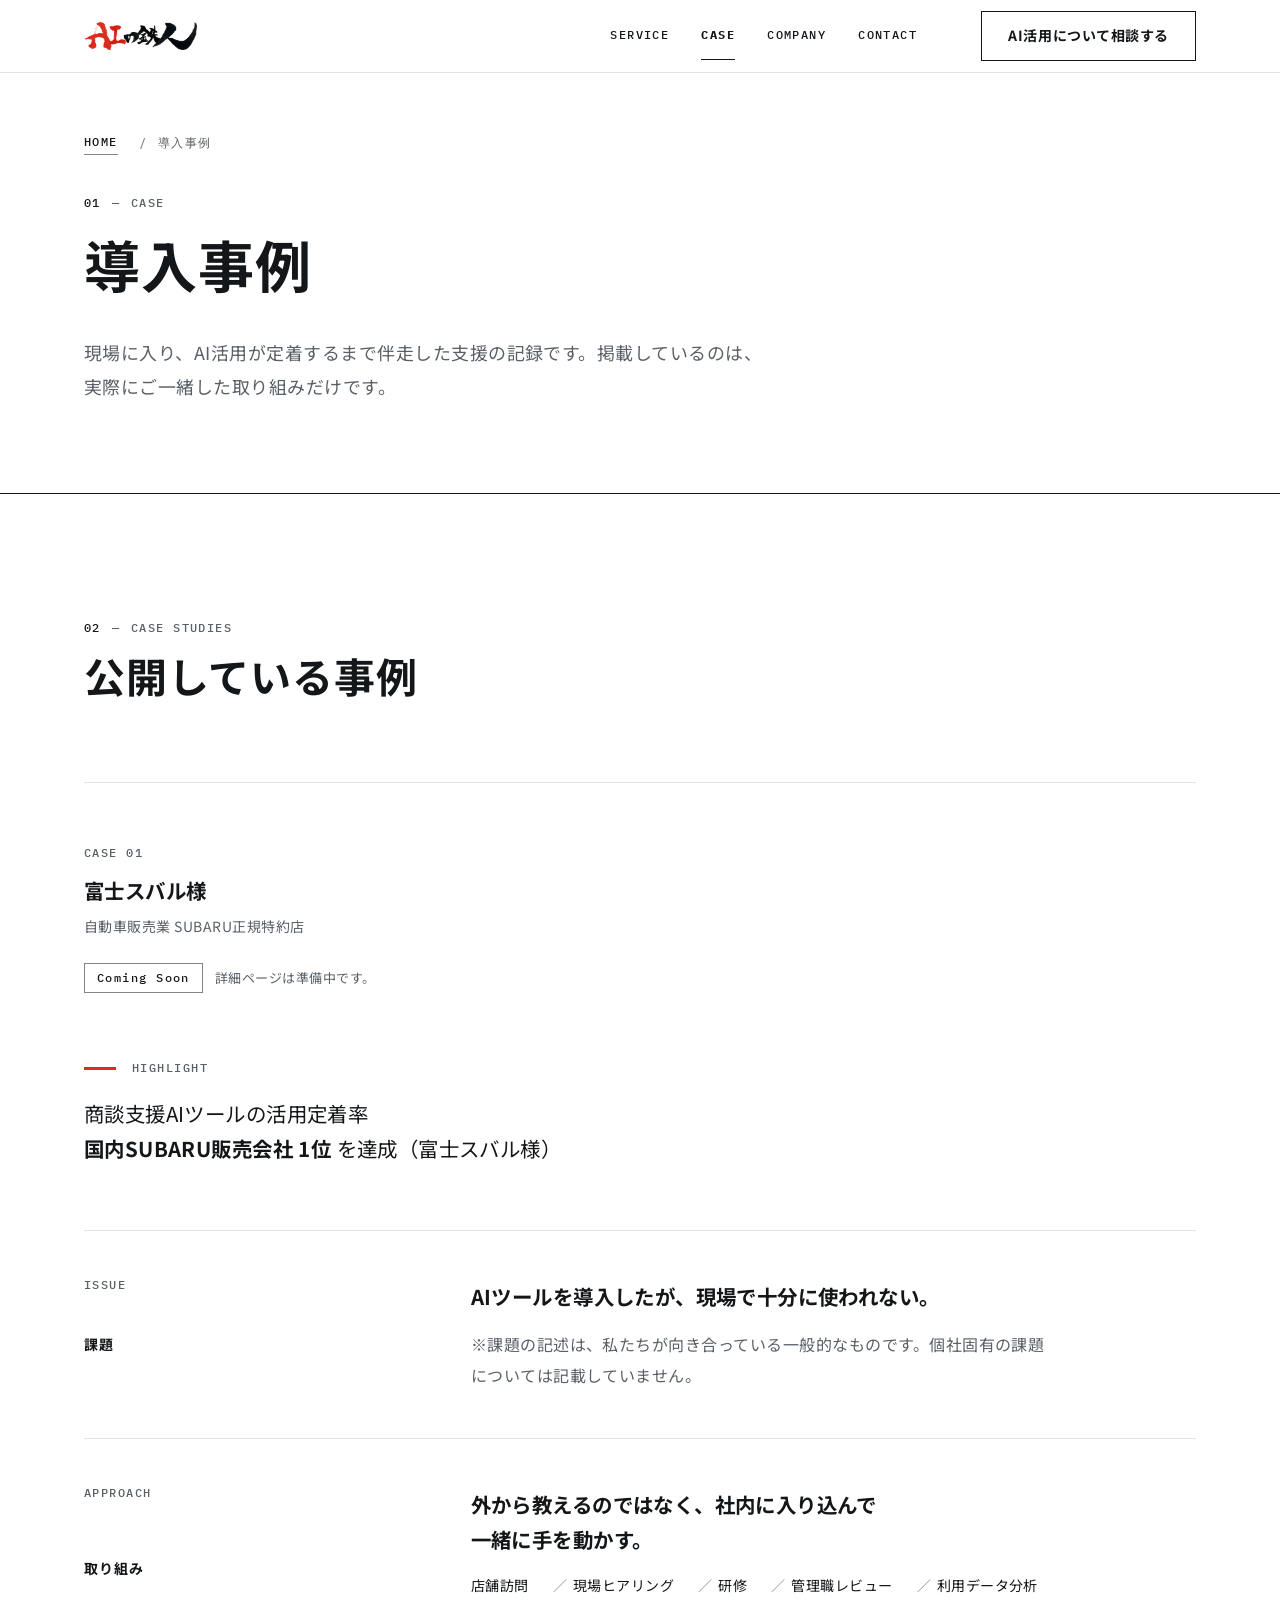
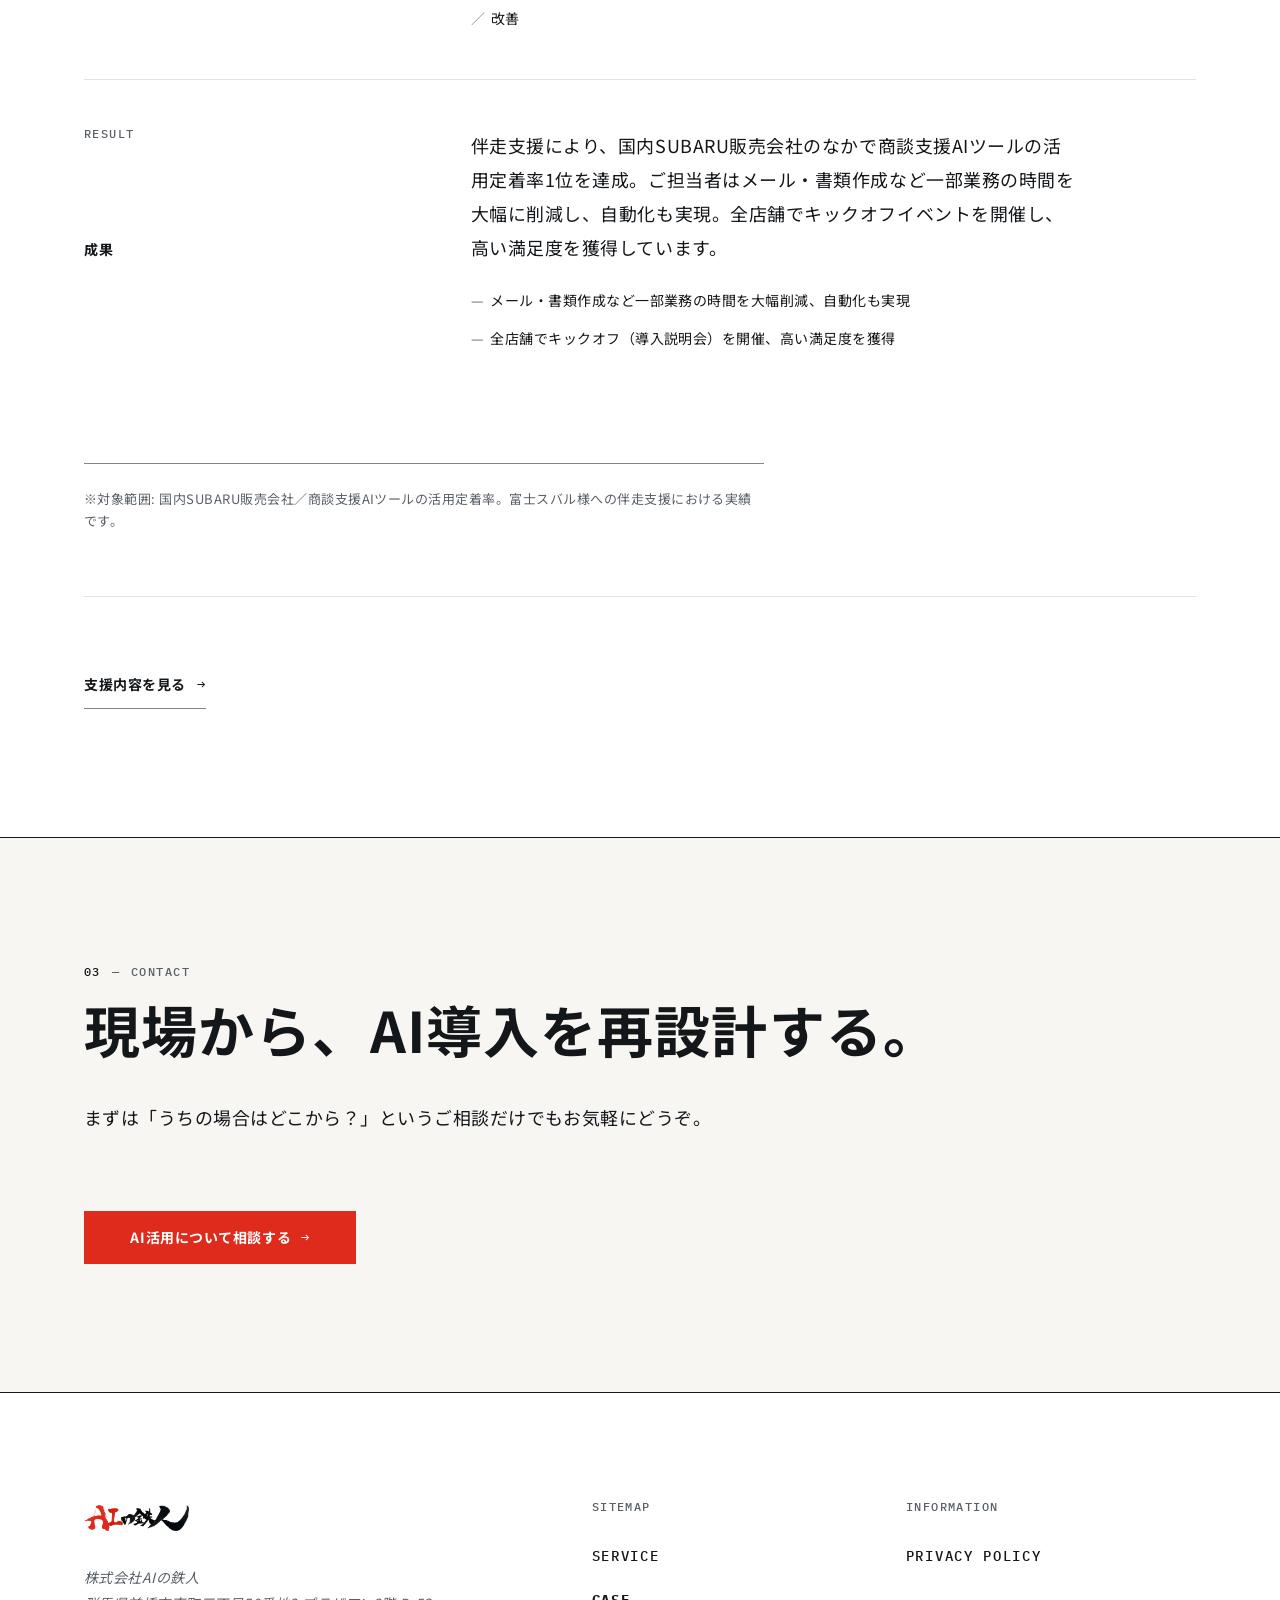
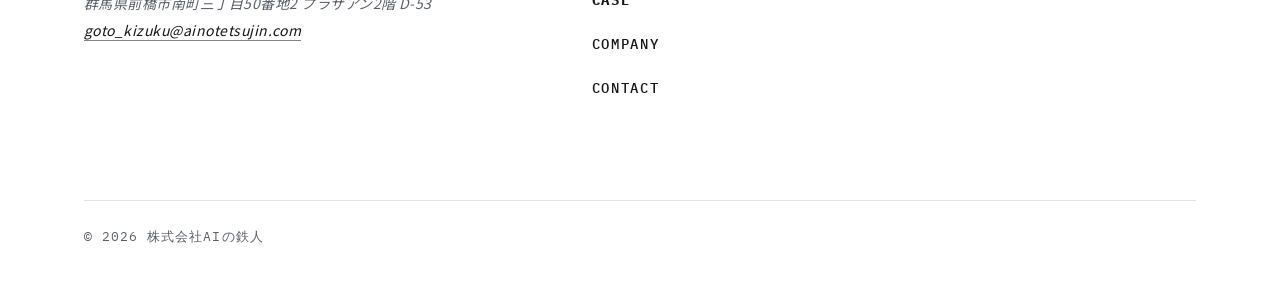
==== case/index.html @ 4243b5ac "feat: 導入事例一覧ページ /case/ を追加する SITE.md §4.3 のとおり、ページ見出し＋リード / 事例リスト / CTA の3セクションで 構成する。掲載する事実は CONTEN" ====
<!doctype html>
<html lang="ja">
  <head>
    <meta charset="utf-8">
    <meta name="viewport" content="width=device-width, initial-scale=1">
    <!--
      meta の方針は SITE.md §3.4 / §4.3。下層ページは `ページ名｜株式会社AIの鉄人` の順。
      description に書ける事実は CONTENT.md の範囲のみ（§1 所在地 / §2.3 Sub / §4.1 確定表現）。
      顧客名（富士スバル様）は掲載許諾が未確認【要確認 T-03】のため、
      「現行サイト以上に社名の露出を増やさない」方針（CONTENT.md §4.4）に従い meta には出さない
      （トップページと同じ扱い）。
      詳細ページが準備中であることを description に書かない（SITE.md §4.3）。
    -->
    <title>導入事例｜株式会社AIの鉄人</title>
    <meta name="description" content="株式会社AIの鉄人（群馬県前橋市）の導入事例です。地方企業の現場に入り込み、AI活用を「定着」まで実装する伴走支援の取り組みと成果を紹介します。自動車販売業（SUBARU正規特約店）では、国内SUBARU販売会社のなかで商談支援AIツールの活用定着率1位を達成しました。">
    <meta property="og:title" content="導入事例｜株式会社AIの鉄人">
    <meta property="og:description" content="株式会社AIの鉄人（群馬県前橋市）の導入事例です。地方企業の現場に入り込み、AI活用を「定着」まで実装する伴走支援の取り組みと成果を紹介します。自動車販売業（SUBARU正規特約店）では、国内SUBARU販売会社のなかで商談支援AIツールの活用定着率1位を達成しました。">
    <meta property="og:type" content="website">
    <meta property="og:url" content="https://www.ainotetsujin.com/case/">
    <!-- TODO(CONTENT T-04): 専用OG画像（1200×630）が未作成のため、暫定でロゴを使用 -->
    <meta property="og:image" content="https://www.ainotetsujin.com/assets/img/logo-circle.png">
    <meta property="og:image:width" content="480">
    <meta property="og:image:height" content="407">
    <meta property="og:image:alt" content="株式会社AIの鉄人 ロゴ">
    <meta property="og:site_name" content="株式会社AIの鉄人">
    <meta property="og:locale" content="ja_JP">
    <meta name="twitter:card" content="summary_large_image">
    <meta name="theme-color" content="#FFFFFF">
    <link rel="canonical" href="https://www.ainotetsujin.com/case/">
    <link rel="icon" href="../assets/img/logo-circle.png" type="image/png">
    <link rel="preconnect" href="https://fonts.googleapis.com">
    <link rel="preconnect" href="https://fonts.gstatic.com" crossorigin>
    <!-- Webフォントの読み込み方針はトップページと同一（DESIGN.md §3.1）。共通パーツのため両ページを同時に更新する -->
    <link href="https://fonts.googleapis.com/css2?family=IBM+Plex+Mono:wght@400;500&family=Noto+Sans+JP:wght@400;700&display=swap" rel="stylesheet" media="print" onload="this.media='all'">
    <noscript><link href="https://fonts.googleapis.com/css2?family=IBM+Plex+Mono:wght@400;500&family=Noto+Sans+JP:wght@400;700&display=swap" rel="stylesheet"></noscript>
    <link rel="stylesheet" href="../assets/css/style.css">
    <!--
      `js` クラスは reveal の初期状態（不可視）を有効にするフラグ。
      main.js の読み込みに失敗した場合はフラグを外し、コンテンツが不可視のまま残らないようにする。
    -->
    <script>document.documentElement.classList.add("js");</script>
    <script src="../assets/js/main.js" defer onerror="document.documentElement.classList.remove('js')"></script>
    <!-- 下層ページの構造化データは BreadcrumbList（SITE.md §3.4 / §5.2） -->
    <script type="application/ld+json">
      {
        "@context": "https://schema.org",
        "@type": "BreadcrumbList",
        "itemListElement": [
          {
            "@type": "ListItem",
            "position": 1,
            "name": "HOME",
            "item": "https://www.ainotetsujin.com/"
          },
          {
            "@type": "ListItem",
            "position": 2,
            "name": "導入事例",
            "item": "https://www.ainotetsujin.com/case/"
          }
        ]
      }
    </script>
  </head>
  <body>
    <a class="skip-link" href="#main">本文へスキップ</a>

    <!-- =====================================================================
         Header（SITE.md §3.1）— トップページと同一の共通パーツ。
         変更するときは全ページへ同時に反映する（CLAUDE.md §3-10）。
         このページは CASE のため、該当項目に aria-current="page" を付けている。
         ===================================================================== -->
    <header class="site-header">
      <div class="container site-header__inner">
        <a class="site-header__logo" href="/" aria-label="株式会社AIの鉄人 トップページ">
          <img src="../assets/img/logo-horizontal.png" alt="株式会社AIの鉄人" width="720" height="179" decoding="async">
        </a>
        <button class="menu-toggle" type="button" aria-label="メニューを開く" aria-controls="primary-nav" aria-expanded="false">
          <span class="menu-toggle__line" aria-hidden="true"></span>
          <span class="menu-toggle__line" aria-hidden="true"></span>
          <span class="menu-toggle__line" aria-hidden="true"></span>
        </button>
        <nav class="site-nav" id="primary-nav" aria-label="グローバルナビゲーション">
          <ul class="site-nav__list">
            <li><a href="/service/">SERVICE</a></li>
            <li><a href="/case/" aria-current="page">CASE</a></li>
            <li><a href="/company/">COMPANY</a></li>
            <li><a href="/contact/">CONTACT</a></li>
          </ul>
          <div class="site-nav__cta">
            <a class="btn btn--secondary" href="/contact/">AI活用について相談する</a>
          </div>
        </nav>
      </div>
    </header>

    <main id="main">

      <!-- ===================================================================
           SITE.md §4.3 — /case/ 導入事例（一覧）
           セクション構成と表示連番:
             01 CASE          = SITE.md §4.3 No.01 ページ見出し＋リード
             02 CASE STUDIES  = SITE.md §4.3 No.02 事例リスト（現時点で1件）
             03 CONTACT       = SITE.md §4.3 No.03 CTA
           事例を追加するときは、02 のリストに項目を足す（表示連番は変わらない）。
           =================================================================== -->

      <!-- ===================================================================
           01 — ページ見出し＋リード
           最上部のセクションのため、上端の全幅罫線は引かない（DESIGN.md §6.1）
           =================================================================== -->
      <section class="section page-head" aria-labelledby="page-title">
        <div class="container">
          <nav class="breadcrumb" aria-label="パンくずリスト">
            <ol class="breadcrumb__list">
              <li class="breadcrumb__item"><a href="/"><span>HOME</span></a></li>
              <li class="breadcrumb__item"><span aria-current="page">導入事例</span></li>
            </ol>
          </nav>

          <p class="label">
            <span class="label__num">01</span>
            <span aria-hidden="true">—</span>
            <span>CASE</span>
          </p>
          <h1 class="page-head__title" id="page-title">導入事例</h1>
          <p class="page-head__lead">
            現場に入り、AI活用が定着するまで伴走した支援の記録です。掲載しているのは、実際にご一緒した取り組みだけです。
          </p>
        </div>
      </section>

      <!-- ===================================================================
           02 — 事例リスト
           現時点で公開できる事例は富士スバル様の1件のみ（CONTENT.md §4.5）。
           件数を水増しする表現・匿名事例での穴埋めを行わない（SITE.md §4.3）。
           詳細ページ /case/fuji-subaru/ は数値【T-13】と掲載許諾【T-03】が確定する
           まで作らない（SITE.md §2.2 / §4.4）。項目をリンクにせず Coming Soon の
           状態表示に留め、公開予定日は書かない（未確定のため）。
           =================================================================== -->
      <section class="section" id="case" aria-labelledby="case-list-title">
        <div class="container">
          <div class="section__head reveal">
            <p class="label">
              <span class="label__num">02</span>
              <span aria-hidden="true">—</span>
              <span>CASE STUDIES</span>
            </p>
            <h2 class="section__title" id="case-list-title">公開している事例</h2>
          </div>

          <!-- PHOTO: 店舗でのキックオフ（導入説明会）の様子（3:2） -->

          <ol class="case-list">
            <li class="case-list__item reveal">
              <div class="case-list__head">
                <p class="mono case-list__index" aria-hidden="true">CASE 01</p>
                <h3 class="case-list__title">富士スバル様</h3>
                <p class="case-list__industry">自動車販売業 SUBARU正規特約店</p>
                <!--
                  リンクにしない（SITE.md §4.3「Coming Soon の扱い」）。
                  詳細ページが公開できるようになったら、この状態表示を外して
                  項目全体を /case/fuji-subaru/ へのリンクにする。
                -->
                <p class="case-list__status">
                  <span class="case-list__status-mark">Coming Soon</span>
                  <span>詳細ページは準備中です。</span>
                </p>
              </div>

              <div class="case-list__body">
                <!--
                  CONTENT.md §4.1 ハイライト表現（確定コピー・強調位置を含む）。
                  ラベルは DESIGN.md §6.3 の Stat / Number Block と同じ組み方にし、
                  アクセント赤は先頭の 32×3px インジケーターだけに使う（.proof__stat-label を再利用）。
                -->
                <p class="proof__stat-label">HIGHLIGHT</p>
                <p class="case-list__highlight"><span class="nobr">商談支援AIツールの</span><span class="nobr">活用定着率</span> <strong><span class="nobr">国内SUBARU販売会社</span> <span class="nobr">1位</span></strong> <span class="nobr">を達成</span><span class="nobr">（富士スバル様）</span></p>

                <div class="case__blocks">
                  <div class="case__block">
                    <h4 class="case__block-label">
                      <span class="case__block-label-en" aria-hidden="true">ISSUE</span>
                      <span class="case__block-label-ja">課題</span>
                    </h4>
                    <div class="case__block-inner">
                      <p class="case__block-title"><span class="nobr">AIツールを導入したが、</span><span class="nobr">現場で十分に使われない。</span></p>
                      <p class="case__block-body">※課題の記述は、私たちが向き合っている一般的なものです。個社固有の課題については記載していません。</p>
                    </div>
                  </div>

                  <div class="case__block">
                    <h4 class="case__block-label">
                      <span class="case__block-label-en" aria-hidden="true">APPROACH</span>
                      <span class="case__block-label-ja">取り組み</span>
                    </h4>
                    <div class="case__block-inner">
                      <p class="case__block-title"><span class="nobr">外から教えるのではなく、</span><span class="nobr">社内に入り込んで</span><span class="nobr">一緒に手を動かす。</span></p>
                      <ul class="case__tags">
                        <li>店舗訪問</li>
                        <li>現場ヒアリング</li>
                        <li>研修</li>
                        <li>管理職レビュー</li>
                        <li>利用データ分析</li>
                        <li>改善</li>
                      </ul>
                    </div>
                  </div>

                  <div class="case__block">
                    <h4 class="case__block-label">
                      <span class="case__block-label-en" aria-hidden="true">RESULT</span>
                      <span class="case__block-label-ja">成果</span>
                    </h4>
                    <div class="case__block-inner">
                      <!-- CONTENT.md §4.1 成果（確定コピー・一字一句） -->
                      <p class="case__block-result">伴走支援により、国内SUBARU販売会社のなかで商談支援AIツールの活用定着率1位を達成。ご担当者はメール・書類作成など一部業務の時間を大幅に削減し、自動化も実現。全店舗でキックオフイベントを開催し、高い満足度を獲得しています。</p>
                      <!-- CONTENT.md §4.1 事実カード（確定コピー） -->
                      <ul class="case__facts">
                        <li>メール・書類作成など一部業務の時間を大幅削減、自動化も実現</li>
                        <li>全店舗でキックオフ（導入説明会）を開催、高い満足度を獲得</li>
                      </ul>
                    </div>
                  </div>
                </div>

                <!-- 対象範囲の注釈は必ず併記する（CONTENT.md §4.2 / DESIGN.md §6.3） -->
                <p class="note case-list__note">
                  ※対象範囲: 国内SUBARU販売会社／商談支援AIツールの活用定着率。富士スバル様への伴走支援における実績です。
                </p>
              </div>
            </li>
          </ol>

          <!-- SITE.md §5.2 の導線ルール: /case/ → /service/「支援内容を見る」。副CTAは1セクションに1つ -->
          <div class="list-section__foot reveal">
            <a class="tlink" href="/service/">支援内容を見る<span class="tlink__arrow" aria-hidden="true">→</span></a>
          </div>
        </div>
      </section>

      <!-- ===================================================================
           03 — CTA（SITE.md §4.3 No.03 / §3.3 主CTA）
           見出しは CONTENT.md §2.3 の別案（ブランドコピー）、リードは §6.2 の確定コピー
           =================================================================== -->
      <section class="section section--subtle" id="contact" aria-labelledby="cta-title">
        <div class="container">
          <div class="section__head reveal">
            <p class="label">
              <span class="label__num">03</span>
              <span aria-hidden="true">—</span>
              <span>CONTACT</span>
            </p>
            <h2 class="cta__title" id="cta-title"><span class="nobr">現場から、</span><span class="nobr">AI導入を</span><span class="nobr">再設計する。</span></h2>
            <p class="cta__lead">まずは「うちの場合はどこから？」というご相談だけでもお気軽にどうぞ。</p>
          </div>
          <div class="cta__actions reveal">
            <a class="btn btn--primary" href="/contact/">AI活用について相談する<span class="btn__arrow" aria-hidden="true">→</span></a>
          </div>
        </div>
      </section>

    </main>

    <!-- =====================================================================
         Footer（SITE.md §3.2）— トップページと同一の共通パーツ。
         変更するときは全ページへ同時に反映する（CLAUDE.md §3-10）
         ===================================================================== -->
    <footer class="site-footer">
      <div class="container">
        <div class="site-footer__grid">
          <div>
            <a class="site-footer__logo" href="/" aria-label="株式会社AIの鉄人 トップページ">
              <img src="../assets/img/logo-horizontal.png" alt="株式会社AIの鉄人" width="720" height="179" loading="lazy" decoding="async">
            </a>
            <address class="site-footer__company">
              株式会社AIの鉄人<br>
              群馬県前橋市南町三丁目50番地2 プラザアン2階 D-53<br>
              <a href="mailto:goto_kizuku@ainotetsujin.com">goto_kizuku@ainotetsujin.com</a>
            </address>
          </div>
          <nav class="site-footer__nav" aria-label="フッターナビゲーション">
            <p class="site-footer__heading">SITEMAP</p>
            <ul>
              <li><a href="/service/">SERVICE</a></li>
              <li><a href="/case/" aria-current="page">CASE</a></li>
              <li><a href="/company/">COMPANY</a></li>
              <li><a href="/contact/">CONTACT</a></li>
            </ul>
          </nav>
          <div class="site-footer__util">
            <p class="site-footer__heading">INFORMATION</p>
            <ul>
              <li><a href="/privacy/">PRIVACY POLICY</a></li>
            </ul>
          </div>
        </div>
        <div class="site-footer__bottom">
          <p class="site-footer__copyright">© 2026 株式会社AIの鉄人</p>
        </div>
      </div>
    </footer>
  </body>
</html>
---- assets/css/style.css ----
@charset "UTF-8";

/* ==========================================================================
   株式会社AIの鉄人 — コーポレートサイト
   Direction A : Editorial（Takram寄り／Phase 3 で採用決定）
   DESIGN.md v2（Phase 4 で確定）に準拠。
   構成:
     1. Tokens
     2. Base
     3. Layout
     4. Typography primitives
     5. Components（button / text link / index list）
     6. Header / Nav
     7. Sections（トップページ 01-07）
     8. 下層ページ（パンくず / ページ見出し / 事例一覧）
     9. Footer
    10. Motion / Reduced motion
    11. Print
   ========================================================================== */

/* ==========================================================================
   1. Tokens
   ========================================================================== */

:root {
  /* --- Base surface --- */
  --bg:            #FFFFFF;
  --bg-subtle:     #F7F6F3;
  --bg-invert:     #14171A;

  /* --- Ink --- */
  --ink:           #14171A;
  --ink-muted:     #5A6068;
  --ink-invert:    #FFFFFF;

  /* --- Line --- */
  --line:          #E3E3E0;
  --line-ui:       #7F858B;
  --line-strong:   #14171A;

  /* --- Accent（ロゴ由来の赤。1色のみ） --- */
  --accent:        #DE2B1C;
  --accent-dark:   #B72217;

  /* --- Focus --- */
  --focus:         #14171A;

  /* --- Font --- */
  --font-sans: "Noto Sans JP", system-ui, sans-serif;
  --font-mono: "IBM Plex Mono", ui-monospace, "SF Mono", Menlo, monospace;

  /* --- Type scale（DESIGN.md §3.3。Direction A で display / h2 を調整） --- */
  /*
   * --fs-display の上下限は、Hero H1 と Mission の確定コピー（指定改行位置）が
   * 検証幅すべてで破綻しないように決めた実測値。
   *   下限 28px : 375px 幅で「AI活用のスタンダードを」が1行に収まる最大サイズ
   *   上限 70px : 1240px コンテナ（内寸1112px）で
   *               「AI活用のスタンダードをつくる。」が1行に収まる最大サイズ
   */
  --fs-display: clamp(1.75rem, 5.6vw, 4.375rem);
  --fs-num:     clamp(3.5rem, 9vw, 8rem);
  --fs-h1:      clamp(2rem, 4.4vw, 3.5rem);
  --fs-h2:      clamp(1.75rem, 3.2vw, 2.75rem);
  --fs-h3:      clamp(1.125rem, 1.6vw, 1.375rem);
  --fs-lead:    clamp(1rem, 1.4vw, 1.125rem);
  --fs-body:    1rem;
  --fs-small:   0.875rem;
  --fs-caption: 0.8125rem;
  --fs-label:   0.75rem;

  /* --- Spacing（DESIGN.md §4.2） --- */
  --space-1:  4px;
  --space-2:  8px;
  --space-3:  12px;
  --space-4:  16px;
  --space-5:  24px;
  --space-6:  32px;
  --space-7:  48px;
  --space-8:  64px;
  --space-9:  96px;
  --space-10: 128px;
  --space-11: 160px;

  /* --- Layout --- */
  --container:      1240px;
  --container-text: 680px;
  --gutter:         20px;   /* SP。md 以上で上書き */
  --grid-gap:       24px;
  --section-pad:    clamp(80px, 10vw, 160px);
  --header-h:       64px;

  /* --- Shape --- */
  --radius: 0;

  /* --- Motion --- */
  --ease:     cubic-bezier(0.2, 0, 0, 1);
  --duration: 0.5s;
}

@media (min-width: 768px) {
  :root {
    --gutter:   40px;
    --header-h: 72px;
  }
}

@media (min-width: 1024px) {
  :root {
    --gutter: 64px;
  }
}

/* ==========================================================================
   2. Base
   ========================================================================== */

*,
*::before,
*::after {
  box-sizing: border-box;
}

html {
  -webkit-text-size-adjust: 100%;
  scroll-behavior: smooth;
}

/*
 * アンカー着地時の余白（DESIGN.md §8.2）。
 * ヘッダーは static で確定したため、96px ではなく 32px（--space-6）で足りる。
 * 旧サイトのページ内アンカー（#service / #case / #company / #contact）が
 * 外部から参照されている可能性があるため維持する（SITE.md §3.5）。
 */
.section[id],
#main {
  scroll-margin-block-start: var(--space-6);
}

body {
  margin: 0;
  background: var(--bg);
  color: var(--ink);
  font-family: var(--font-sans);
  font-size: var(--fs-body);
  font-weight: 400;
  line-height: 1.9;
  letter-spacing: 0.03em;
  overflow-x: hidden;
  text-rendering: optimizeLegibility;
  -webkit-font-smoothing: antialiased;
}

h1, h2, h3, h4, p, figure, blockquote, dl, dd {
  margin: 0;
}

ul, ol {
  margin: 0;
  padding: 0;
  list-style: none;
}

img {
  display: block;
  max-width: 100%;
  height: auto;
}

a {
  color: inherit;
  text-decoration: none;
}

button {
  font: inherit;
  color: inherit;
  background: none;
  border: 0;
  padding: 0;
  cursor: pointer;
}

strong {
  font-weight: 700;
}

/* --- Focus（DESIGN.md §10.2） --- */
:focus-visible {
  outline: 2px solid var(--focus);
  outline-offset: 2px;
}

/* --- Skip link --- */
.skip-link {
  position: absolute;
  top: 0;
  left: 0;
  z-index: 100;
  padding: 12px 20px;
  background: var(--ink);
  color: var(--ink-invert);
  font-size: var(--fs-small);
  font-weight: 700;
  transform: translateY(-120%);
}

.skip-link:focus {
  transform: translateY(0);
}

/* ==========================================================================
   3. Layout
   ========================================================================== */

.container {
  width: 100%;
  max-width: var(--container);
  margin-inline: auto;
  padding-inline: var(--gutter);
}

.section {
  padding-block: var(--section-pad);
  border-top: 1px solid var(--line-strong); /* 全幅の構造罫線（DESIGN.md §6.1 [暫定] を「引く」で確定） */
}

.section--subtle {
  background: var(--bg-subtle);
}

.section__head {
  margin-bottom: clamp(48px, 6vw, 88px);
}

.section__title {
  max-width: 20em;
  font-size: var(--fs-h2);
  font-weight: 700;
  line-height: 1.45;
  letter-spacing: 0.02em;
}

/* Editorial offset: 大きい画面でのみ本文ブロックを右へ寄せる */
@media (min-width: 1024px) {
  .offset-2 { margin-left: calc((100% - (11 * var(--grid-gap))) / 12 * 2 + var(--grid-gap) * 2); }
  .offset-4 { margin-left: calc((100% - (11 * var(--grid-gap))) / 12 * 4 + var(--grid-gap) * 4); }
}

/* ==========================================================================
   4. Typography primitives
   ========================================================================== */

.label {
  display: flex;
  align-items: baseline;
  gap: 0.9em;
  margin-bottom: var(--space-3); /* 見出しとの距離を本文行間より詰める（DESIGN.md §3.3 [確定]） */
  font-family: var(--font-mono);
  font-size: var(--fs-label);
  font-weight: 500;
  line-height: 1;
  letter-spacing: 0.12em;
  color: var(--ink-muted);
  text-transform: uppercase;
}

.label__num {
  color: var(--ink);
}

.note {
  max-width: var(--container-text);
  font-size: var(--fs-caption);
  line-height: 1.7;
  color: var(--ink-muted);
}

.mono {
  font-family: var(--font-mono);
  font-size: var(--fs-label);
  font-weight: 500;
  letter-spacing: 0.12em;
  color: var(--ink-muted);
  text-transform: uppercase;
}

/*
 * 改行制御（DESIGN.md §3.4 / §3.2「見出しは word-break と幅制御を優先する」）。
 * 日本語は任意の文字間で折り返せてしまうため、見出しでは意味の切れ目を .nobr で
 * まとめ、そこ以外では折り返さないようにする。<br> を増やさずに行末の孤立文字
 * （「社へ。」だけが次行に落ちる等）を防ぐのが目的で、文言は一切変えない。
 * 幅が足りないときは .nobr の境界で折り返す。
 */
.nobr {
  white-space: nowrap;
}

/* ==========================================================================
   5. Components
   ========================================================================== */

/* --- Button（DESIGN.md §6.2） --- */
.btn {
  display: inline-flex;
  align-items: center;
  justify-content: center;
  gap: 0.7em;
  min-height: 48px;
  padding: 16px 28px;
  border: 1px solid transparent;
  border-radius: var(--radius);
  font-size: var(--fs-small);
  font-weight: 700;
  line-height: 1.4;
  letter-spacing: 0.04em;
  text-align: center;
  transition: background-color 0.2s var(--ease), color 0.2s var(--ease),
              border-color 0.2s var(--ease);
}

.btn--primary {
  background: var(--accent);
  color: var(--ink-invert);
}

.btn--primary:hover {
  background: var(--accent-dark);
}

.btn--secondary {
  border-color: var(--line-strong);
  color: var(--ink);
}

.btn--secondary:hover {
  background: var(--ink);
  color: var(--ink-invert);
}

.btn__arrow {
  font-family: var(--font-mono);
  font-weight: 400;
}

/* --- Text link（副CTA） --- */
.tlink {
  display: inline-flex;
  align-items: center;
  gap: 0.8em;
  min-height: 44px;
  padding-block: 10px;
  border-bottom: 1px solid var(--line-ui);
  font-size: var(--fs-small);
  font-weight: 700;
  letter-spacing: 0.04em;
  transition: border-color 0.2s var(--ease), color 0.2s var(--ease);
}

.tlink:hover {
  border-color: var(--ink);
  color: var(--accent-dark);
}

.tlink__arrow {
  font-family: var(--font-mono);
  font-weight: 400;
}

/* --- Index list（DESIGN.md §6.4 / カードにしない） --- */
.idx {
  border-bottom: 1px solid var(--line);
}

.idx__item {
  display: grid;
  gap: var(--space-2);
  padding-block: var(--space-6);
  border-top: 1px solid var(--line);
}

.idx__num {
  font-family: var(--font-mono);
  font-size: var(--fs-label);
  font-weight: 500;
  line-height: 1;
  letter-spacing: 0.12em;
  color: var(--ink-muted);
}

.idx__title {
  font-size: var(--fs-h3);
  font-weight: 700;
  line-height: 1.5;
  letter-spacing: 0.02em;
}

.idx__desc {
  max-width: var(--container-text);
  font-size: var(--fs-body);
  line-height: 1.9;
  color: var(--ink-muted);
}

@media (min-width: 768px) {
  .idx__item {
    grid-template-columns: 4.5rem minmax(9rem, 15rem) minmax(0, 1fr);
    column-gap: var(--space-6);
    row-gap: var(--space-2);
    align-items: start;
    padding-block: var(--space-7);
  }

  .idx__num {
    padding-top: 0.55em;
  }

  .idx__desc {
    max-width: 34em;
  }
}

/* ==========================================================================
   6. Header / Nav
   ========================================================================== */

.site-header {
  border-bottom: 1px solid var(--line);
  background: var(--bg);
}

.site-header__inner {
  display: flex;
  flex-wrap: wrap;
  align-items: center;
  justify-content: space-between;
  gap: var(--space-5);
  min-height: var(--header-h);
}

.site-header__logo {
  display: inline-flex;
  align-items: center;
  min-height: 44px;
}

.site-header__logo img {
  width: auto;
  height: 24px;
}

.menu-toggle {
  display: inline-flex;
  flex-direction: column;
  justify-content: center;
  gap: 6px;
  width: 44px;
  height: 44px;
  margin-right: -10px;
  padding-inline: 10px;
}

.menu-toggle__line {
  display: block;
  width: 24px;
  height: 1px;
  background: var(--ink);
  transition: transform 0.2s var(--ease), opacity 0.2s var(--ease);
}

.site-header.is-open .menu-toggle__line:nth-child(1) {
  transform: translateY(7px) rotate(45deg);
}

.site-header.is-open .menu-toggle__line:nth-child(2) {
  opacity: 0;
}

.site-header.is-open .menu-toggle__line:nth-child(3) {
  transform: translateY(-7px) rotate(-45deg);
}

.site-nav {
  display: none;
}

.site-header.is-open .site-nav {
  display: block;
  flex: 1 0 100%; /* SPではロゴ行の下に全幅で開く */
  padding-block: var(--space-5) var(--space-7);
  border-top: 1px solid var(--line);
}

.site-nav__list {
  display: flex;
  flex-direction: column;
}

.site-nav__list a {
  display: block;
  padding-block: var(--space-4);
  border-bottom: 1px solid var(--line);
  font-family: var(--font-mono);
  font-size: var(--fs-small);
  font-weight: 500;
  letter-spacing: 0.12em;
}

.site-nav__cta {
  margin-top: var(--space-6);
}

.site-nav__cta .btn {
  width: 100%;
}

/*
 * 横並びナビへの切り替えは lg（1024px）から。
 * 769px から横並びにすると、ロゴ + ナビ4項目 + CTA が 689px の内寸に収まりきらず
 * 窮屈になっていた（769px 実測で余白 20px 強）。DESIGN.md §9.1 [確定] の
 * ブレークポイント4点（480 / 768 / 1024 / 1440）以外を増やさない原則にも合わせ、
 * 769px のクエリを廃止して 1024px に統合した。
 * DESIGN.md §6.7 の「≤768px はハンバーガー」は満たしたうえで、
 * 適用範囲を ≤1023px まで広げている（上位互換）。
 */
@media (min-width: 1024px) {
  .site-header__inner {
    gap: var(--space-6);
  }

  .site-header__logo img {
    height: 28px;
  }

  .menu-toggle {
    display: none;
  }

  .site-nav,
  .site-header.is-open .site-nav {
    display: flex;
    flex: 0 0 auto;
    align-items: center;
    gap: var(--space-8);
    padding: 0;
    border: 0;
  }

  .site-nav__list {
    flex-direction: row;
    gap: var(--space-6);
  }

  .site-nav__list a {
    padding-block: 12px;
    border-bottom: 1px solid transparent;
    font-size: var(--fs-label);
    transition: border-color 0.2s var(--ease);
  }

  .site-nav__list a:hover {
    border-bottom-color: var(--ink);
  }

  .site-nav__cta {
    margin-top: 0;
  }

  .site-nav__cta .btn {
    width: auto;
    min-height: 44px;
    padding: 14px 26px;
    font-size: var(--fs-small);
  }
}

/* ==========================================================================
   7. Sections
   ========================================================================== */

/* --- 01 Hero ------------------------------------------------------------ */

.hero {
  padding-block: clamp(72px, 11vw, 168px) clamp(56px, 7vw, 96px);
  border-top: 0;
}

.hero__title {
  margin-top: var(--space-4);
  font-size: var(--fs-display);
  font-weight: 700;
  line-height: 1.28;
  letter-spacing: 0.01em;
}

.hero__title > span {
  display: block;
}

.hero__sub {
  margin-top: clamp(40px, 6vw, 96px);
  font-size: var(--fs-h3);
  font-weight: 400;
  line-height: 1.9;
  letter-spacing: 0.04em;
  color: var(--ink-muted);
}

.hero__sub > span {
  display: block;
}

.hero__actions {
  display: flex;
  flex-wrap: wrap;
  gap: var(--space-4);
  margin-top: clamp(40px, 5vw, 72px);
}

.hero__actions .btn {
  flex: 1 1 100%;
}

.hero__meta {
  margin-top: clamp(72px, 9vw, 144px);
  padding-block: var(--space-5) 0;
  border-top: 1px solid var(--line);
}

.hero__meta-row {
  display: grid;
  gap: var(--space-1);
  padding-block: var(--space-4);
}

.hero__meta-row dt {
  font-family: var(--font-mono);
  font-size: var(--fs-label);
  font-weight: 500;
  letter-spacing: 0.12em;
  color: var(--ink-muted);
}

.hero__meta-row dd {
  font-size: var(--fs-small);
  line-height: 1.8;
}

@media (min-width: 481px) {
  .hero__actions .btn {
    flex: 0 0 auto;
    min-width: 15rem;
  }
}

@media (min-width: 768px) {
  .hero__meta-row {
    grid-template-columns: 8rem minmax(0, 1fr);
    align-items: baseline;
    column-gap: var(--space-6);
  }
}

@media (min-width: 1024px) {
  .hero__sub {
    max-width: 30em;
  }
}

/* --- 02 Proof ----------------------------------------------------------- */

.proof__stat-label {
  display: flex;
  align-items: center;
  gap: var(--space-4);
  font-family: var(--font-mono);
  font-size: var(--fs-label);
  font-weight: 500;
  letter-spacing: 0.12em;
  color: var(--ink-muted);
}

/* アクセント赤は極小面積のインジケーターのみ（DESIGN.md §2.4） */
.proof__stat-label::before {
  content: "";
  display: block;
  flex: none;
  width: 32px;
  height: 3px;
  background: var(--accent);
}

.proof__num {
  margin-top: var(--space-4);
  font-size: var(--fs-num);
  font-weight: 700;
  line-height: 1;
  letter-spacing: 0;
}

.proof__desc {
  max-width: 24em;
  margin-top: var(--space-6);
  font-size: var(--fs-h3);
  font-weight: 700;
  line-height: 1.6;
  letter-spacing: 0.02em;
}

.proof__desc > span {
  display: block;
}

/* 対象範囲の注釈。数値ブロックからやや離し、右へオフセットして置く */
.proof__note {
  max-width: 34em;
  margin-top: clamp(40px, 5vw, 64px);
  padding-top: var(--space-5);
  border-top: 1px solid var(--line-ui);
}

@media (min-width: 1024px) {
  .proof__num {
    letter-spacing: -0.01em;
  }
}

/* --- 03 Case Study ------------------------------------------------------ */

.case__blocks {
  border-bottom: 1px solid var(--line);
}

.case__block {
  padding-block: var(--space-7);
  border-top: 1px solid var(--line);
}

.case__block-label {
  display: grid;
  gap: var(--space-2);
  margin-bottom: var(--space-4);
  font-weight: 400;
}

.case__block-label-en {
  font-family: var(--font-mono);
  font-size: var(--fs-label);
  font-weight: 500;
  line-height: 1;
  letter-spacing: 0.12em;
  color: var(--ink-muted);
}

.case__block-label-ja {
  font-size: var(--fs-small);
  font-weight: 700;
  line-height: 1.4;
  letter-spacing: 0.06em;
}

.case__block-title {
  max-width: 24em;
  font-size: var(--fs-h3);
  font-weight: 700;
  line-height: 1.7;
  letter-spacing: 0.02em;
}

/* 確定コピー（CONTENT.md §4.1 成果）は本文として組む。全角34字相当（§3.2） */
.case__block-result {
  max-width: 34em;
  font-size: var(--fs-lead);
  line-height: 1.9;
  letter-spacing: 0.03em;
}

.case__block-body {
  max-width: 36em;
  margin-top: var(--space-4);
  font-size: var(--fs-body);
  line-height: 1.9;
  color: var(--ink-muted);
}

.case__tags {
  display: flex;
  flex-wrap: wrap;
  gap: var(--space-2) var(--space-5);
  margin-top: var(--space-4);
  max-width: 40em;
}

.case__tags li {
  font-size: var(--fs-small);
  line-height: 1.8;
}

.case__tags li + li::before {
  content: "／";
  margin-right: 0.4em;
  color: var(--line-ui);
}

.case__facts {
  margin-top: var(--space-5);
}

.case__facts li {
  position: relative;
  max-width: 34em;
  padding-left: 1.4em;
  font-size: var(--fs-small);
  line-height: 1.8;
}

.case__facts li + li {
  margin-top: var(--space-3);
}

.case__facts li::before {
  content: "—";
  position: absolute;
  left: 0;
  color: var(--ink-muted);
}

.case__foot {
  margin-top: clamp(40px, 5vw, 64px);
}

.case__status {
  margin-bottom: var(--space-5);
}

@media (min-width: 1024px) {
  .case__block {
    display: grid;
    grid-template-columns: minmax(0, 4fr) minmax(0, 8fr);
    column-gap: var(--grid-gap);
  }

  .case__block-label {
    margin-bottom: 0;
  }

  .case__block-inner {
    grid-column: 2;
  }
}

/* --- 04 / 05 List sections ---------------------------------------------- */

.list-section__foot {
  margin-top: clamp(40px, 5vw, 64px);
}

/* --- 06 Company / Philosophy -------------------------------------------- */

.mission__caption {
  margin-top: var(--space-5);
}

.mission__title {
  font-size: var(--fs-display);
  font-weight: 700;
  line-height: 1.32;
  letter-spacing: 0.01em;
}

.mission__title > span {
  display: block;
}

.vision {
  padding-top: clamp(40px, 5vw, 72px);
  border-top: 1px solid var(--line);
}

.vision__title {
  margin-top: var(--space-3);
  font-size: var(--fs-h1);
  font-weight: 700;
  line-height: 1.4;
  letter-spacing: 0.02em;
}

.philosophy {
  margin-top: clamp(56px, 7vw, 104px);
}

.philosophy__body {
  max-width: var(--container-text);
  margin-top: var(--space-4);
  font-size: var(--fs-body);
  line-height: 1.95;
}

/* --- 07 CTA ------------------------------------------------------------- */

.cta__title {
  max-width: 18em;
  font-size: var(--fs-h1);
  font-weight: 700;
  line-height: 1.4;
  letter-spacing: 0.02em;
}

.cta__lead {
  max-width: var(--container-text);
  margin-top: var(--space-6);
  font-size: var(--fs-lead);
  line-height: 1.9;
}

.cta__actions {
  display: flex;
  flex-wrap: wrap;
  gap: var(--space-4);
  margin-top: clamp(40px, 5vw, 64px);
}

.cta__actions .btn {
  flex: 1 1 100%;
}

@media (min-width: 481px) {
  .cta__actions .btn {
    flex: 0 0 auto;
    min-width: 17rem;
  }
}

/* ==========================================================================
   8. 下層ページ（Phase 5 以降）
   トップページに存在しないクラスだけで構成し、既存の見た目に影響を与えない。
   使う値は DESIGN.md v2 のトークンか、§7 のトップページ実装で既に使っている実値
   （clamp(40px, 5vw, 64px) 等）に限る。新しい数値を持ち込まない。
   ========================================================================== */

/* --- 現在地表示（グローバルナビ / フッターナビ） ------------------------- */
/*
 * 色だけで現在地を示さない（DESIGN.md §10.4）。ウェイトの変化を主の手がかりにし、
 * 横並びナビでは下線を併用する。プログラム的な伝達は aria-current="page"。
 */
.site-nav__list a[aria-current="page"],
.site-footer__nav a[aria-current="page"] {
  font-weight: 700;
}

@media (min-width: 1024px) {
  .site-nav__list a[aria-current="page"] {
    border-bottom-color: var(--ink);
  }
}

/* --- Breadcrumb（SITE.md §5.2） ----------------------------------------- */

.breadcrumb {
  margin-bottom: var(--space-6);
}

.breadcrumb__list {
  display: flex;
  flex-wrap: wrap;
  align-items: center;
  gap: 0 0.9em;
  font-family: var(--font-mono);
  font-size: var(--fs-label);
  font-weight: 500;
  letter-spacing: 0.12em;
  color: var(--ink-muted);
}

/* 区切り記号は装飾のため支援技術に読ませない（生成コンテンツは読み上げ対象外） */
.breadcrumb__item + .breadcrumb__item::before {
  content: "/";
  margin-right: 0.9em;
  color: var(--line-ui);
}

/*
 * 単独リンクのタップターゲットを 44×44px 以上にする（DESIGN.md §6.2 / §10.1）。
 * 幅は min-width で確保し、テキストは左端に寄せてコンテナ左端との揃えを崩さない。
 */
.breadcrumb__item > a,
.breadcrumb__item > span {
  display: inline-flex;
  align-items: center;
  justify-content: flex-start;
  min-width: 44px;
  min-height: 44px;
}

.breadcrumb__item > a {
  color: var(--ink);
}

/*
 * リンクであることを色だけで示さない（DESIGN.md §10.4）。下線は内側の span に付け、
 * タップターゲットを広げた分だけ下線が伸びないようにする。
 */
.breadcrumb__item > a > span {
  border-bottom: 1px solid var(--line-ui);
  transition: border-color 0.2s var(--ease), color 0.2s var(--ease);
}

.breadcrumb__item > a:hover {
  color: var(--accent-dark);
}

.breadcrumb__item > a:hover > span {
  border-bottom-color: currentColor;
}

/* --- Page head（下層ページの見出し＋リード） ---------------------------- */
/*
 * 最上部のセクションのため、上端の全幅罫線は引かない（DESIGN.md §6.1）。
 * トップのヒーローより低くし、下層ページであることを高さでも示す。
 */
.page-head {
  padding-block: var(--space-7) clamp(56px, 7vw, 96px);
  border-top: 0;
}

.page-head__title {
  margin-top: var(--space-4);
  font-size: var(--fs-h1);
  font-weight: 700;
  line-height: 1.4;
  letter-spacing: 0.02em;
}

.page-head__lead {
  max-width: var(--container-text);
  margin-top: var(--space-6);
  font-size: var(--fs-lead);
  line-height: 1.9;
  color: var(--ink-muted);
}

/* --- Case list（/case/ 事例一覧・DESIGN.md §6.4 カードにしない） -------- */
/*
 * 1件でも成立するよう、上下の罫線で1件分の「記録」を区切る。
 * 囲み枠・影・背景色は持たせない。事例が増えたら項目を足すだけで並ぶ。
 */
.case-list {
  border-bottom: 1px solid var(--line);
}

.case-list__item {
  padding-block: clamp(40px, 5vw, 64px);
  border-top: 1px solid var(--line);
}

.case-list__index {
  display: block;
  line-height: 1;
}

.case-list__title {
  margin-top: var(--space-4);
  font-size: var(--fs-h3);
  font-weight: 700;
  line-height: 1.5;
  letter-spacing: 0.02em;
}

.case-list__industry {
  margin-top: var(--space-2);
  font-size: var(--fs-small);
  line-height: 1.8;
  color: var(--ink-muted);
}

/*
 * 詳細ページ未公開の状態表示。リンクにしない（SITE.md §4.3）。
 * 状態が伝わるよう記号ではなく文字で示し、公開予定日は書かない。
 */
.case-list__status {
  display: flex;
  flex-wrap: wrap;
  align-items: center;
  gap: var(--space-3);
  margin-top: var(--space-5);
  font-size: var(--fs-caption);
  line-height: 1.7;
  color: var(--ink-muted);
}

.case-list__status-mark {
  padding: var(--space-2) var(--space-3);
  border: 1px solid var(--line-ui);
  border-radius: var(--radius);
  font-family: var(--font-mono);
  font-size: var(--fs-label);
  font-weight: 500;
  line-height: 1;
  letter-spacing: 0.12em;
  color: var(--ink);
}

.case-list__body {
  margin-top: clamp(40px, 5vw, 64px);
}

/* ハイライト表現（CONTENT.md §4.1 の確定コピー）。数値は --ink のまま（DESIGN.md §6.3） */
.case-list__highlight {
  max-width: 24em;
  margin-top: var(--space-4);
  font-size: var(--fs-h3);
  font-weight: 400;
  line-height: 1.7;
  letter-spacing: 0.02em;
}

.case-list__note {
  margin-top: clamp(40px, 5vw, 64px);
  padding-top: var(--space-5);
  border-top: 1px solid var(--line-ui);
}

/*
 * 事例ブロック（.case__*）はトップページ 03 Case Study と同じ実装を再利用する。
 * 1024px 以上で 4:8 のグリッドに切り替わるため、事例項目側では列を作らず
 * 積み上げのままにし、ラベル列の左端がコンテナ左端に揃うようにする。
 */
.case-list__body .case__blocks {
  margin-top: clamp(40px, 5vw, 64px);
  /* 下端は注釈の罫線（--line-ui）が受けるため、罫線を二重に引かない */
  border-bottom: 0;
}

/* ==========================================================================
   9. Footer
   ========================================================================== */

/*
 * ロゴ（logo-horizontal.png）は赤＋黒の透過PNGであり、反転面では黒い部分が沈む。
 * Direction A は白基調で通すため、フッターも明色面にして罫線で構造を示す。
 */
.site-footer {
  padding-block: clamp(64px, 8vw, 112px) var(--space-7);
  border-top: 1px solid var(--line-strong);
  background: var(--bg);
  color: var(--ink);
}

.site-footer a:hover {
  color: var(--accent-dark);
  border-bottom-color: currentColor;
}

.site-footer__grid {
  display: grid;
  gap: clamp(48px, 6vw, 72px);
}

/* 単独リンクのタップターゲットを 44px 以上にする（DESIGN.md §10.1） */
.site-footer__logo {
  display: inline-flex;
  align-items: center;
  min-height: 44px;
}

.site-footer__logo img {
  width: auto;
  height: 26px;
}

.site-footer__company {
  margin-top: var(--space-5);
  font-size: var(--fs-small);
  line-height: 1.9;
  color: var(--ink-muted);
}

.site-footer__company a {
  color: var(--ink);
  border-bottom: 1px solid var(--line-ui);
}

.site-footer__heading {
  margin-bottom: var(--space-4);
  font-family: var(--font-mono);
  font-size: var(--fs-label);
  font-weight: 500;
  letter-spacing: 0.12em;
  color: var(--ink-muted);
}

.site-footer__nav a,
.site-footer__util a {
  display: inline-flex;
  align-items: center;
  min-height: 44px;
  font-family: var(--font-mono);
  font-size: var(--fs-small);
  font-weight: 500;
  letter-spacing: 0.12em;
  border-bottom: 1px solid transparent;
}

.site-footer__bottom {
  display: flex;
  flex-wrap: wrap;
  gap: var(--space-4) var(--space-6);
  align-items: center;
  justify-content: space-between;
  margin-top: clamp(56px, 7vw, 96px);
  padding-top: var(--space-5);
  border-top: 1px solid var(--line);
}

.site-footer__copyright {
  font-family: var(--font-mono);
  font-size: var(--fs-caption);
  letter-spacing: 0.08em;
  color: var(--ink-muted);
}

@media (min-width: 768px) {
  .site-footer__grid {
    grid-template-columns: minmax(0, 5fr) minmax(0, 3fr) minmax(0, 3fr);
    column-gap: var(--grid-gap);
  }
}

/* ==========================================================================
   10. Motion（DESIGN.md §8）
   ========================================================================== */

.js .reveal {
  opacity: 0;
  transform: translateY(12px);
}

.js .reveal.is-visible {
  opacity: 1;
  transform: none;
  transition: opacity var(--duration) var(--ease), transform var(--duration) var(--ease);
}

@media (prefers-reduced-motion: reduce) {
  *,
  *::before,
  *::after {
    animation-duration: 0.01ms !important;
    animation-iteration-count: 1 !important;
    transition-duration: 0.01ms !important;
    scroll-behavior: auto !important;
  }

  .js .reveal {
    opacity: 1;
    transform: none;
  }
}

/* ==========================================================================
   11. Print
   画面用の演出（reveal のフェードイン・アクセント面・ナビ）を落とし、
   本文と会社情報が確実に紙に出る状態にする。
   ========================================================================== */

@media print {
  @page {
    margin: 14mm;
  }

  html {
    scroll-behavior: auto;
  }

  body {
    background: #fff;
    color: #000;
    overflow-x: visible;
  }

  /* IntersectionObserver が発火しないまま印刷されても本文が消えないようにする */
  .js .reveal {
    opacity: 1 !important;
    transform: none !important;
  }

  .skip-link,
  .menu-toggle,
  .site-nav {
    display: none !important;
  }

  .section,
  .hero {
    padding-block: var(--space-6);
  }

  .section--subtle {
    background: transparent;
  }

  /* 項目の途中で改ページさせない */
  .idx__item,
  .case__block,
  .case-list__head,
  .hero__meta-row,
  .site-footer {
    break-inside: avoid;
  }

  /* アクセント面のベタ塗りを避け、枠線で示す */
  .btn,
  .btn--primary {
    min-height: 0;
    padding: 4px 10px;
    border: 1px solid #000;
    background: transparent;
    color: #000;
  }

  .btn__arrow,
  .tlink__arrow {
    display: none;
  }
}
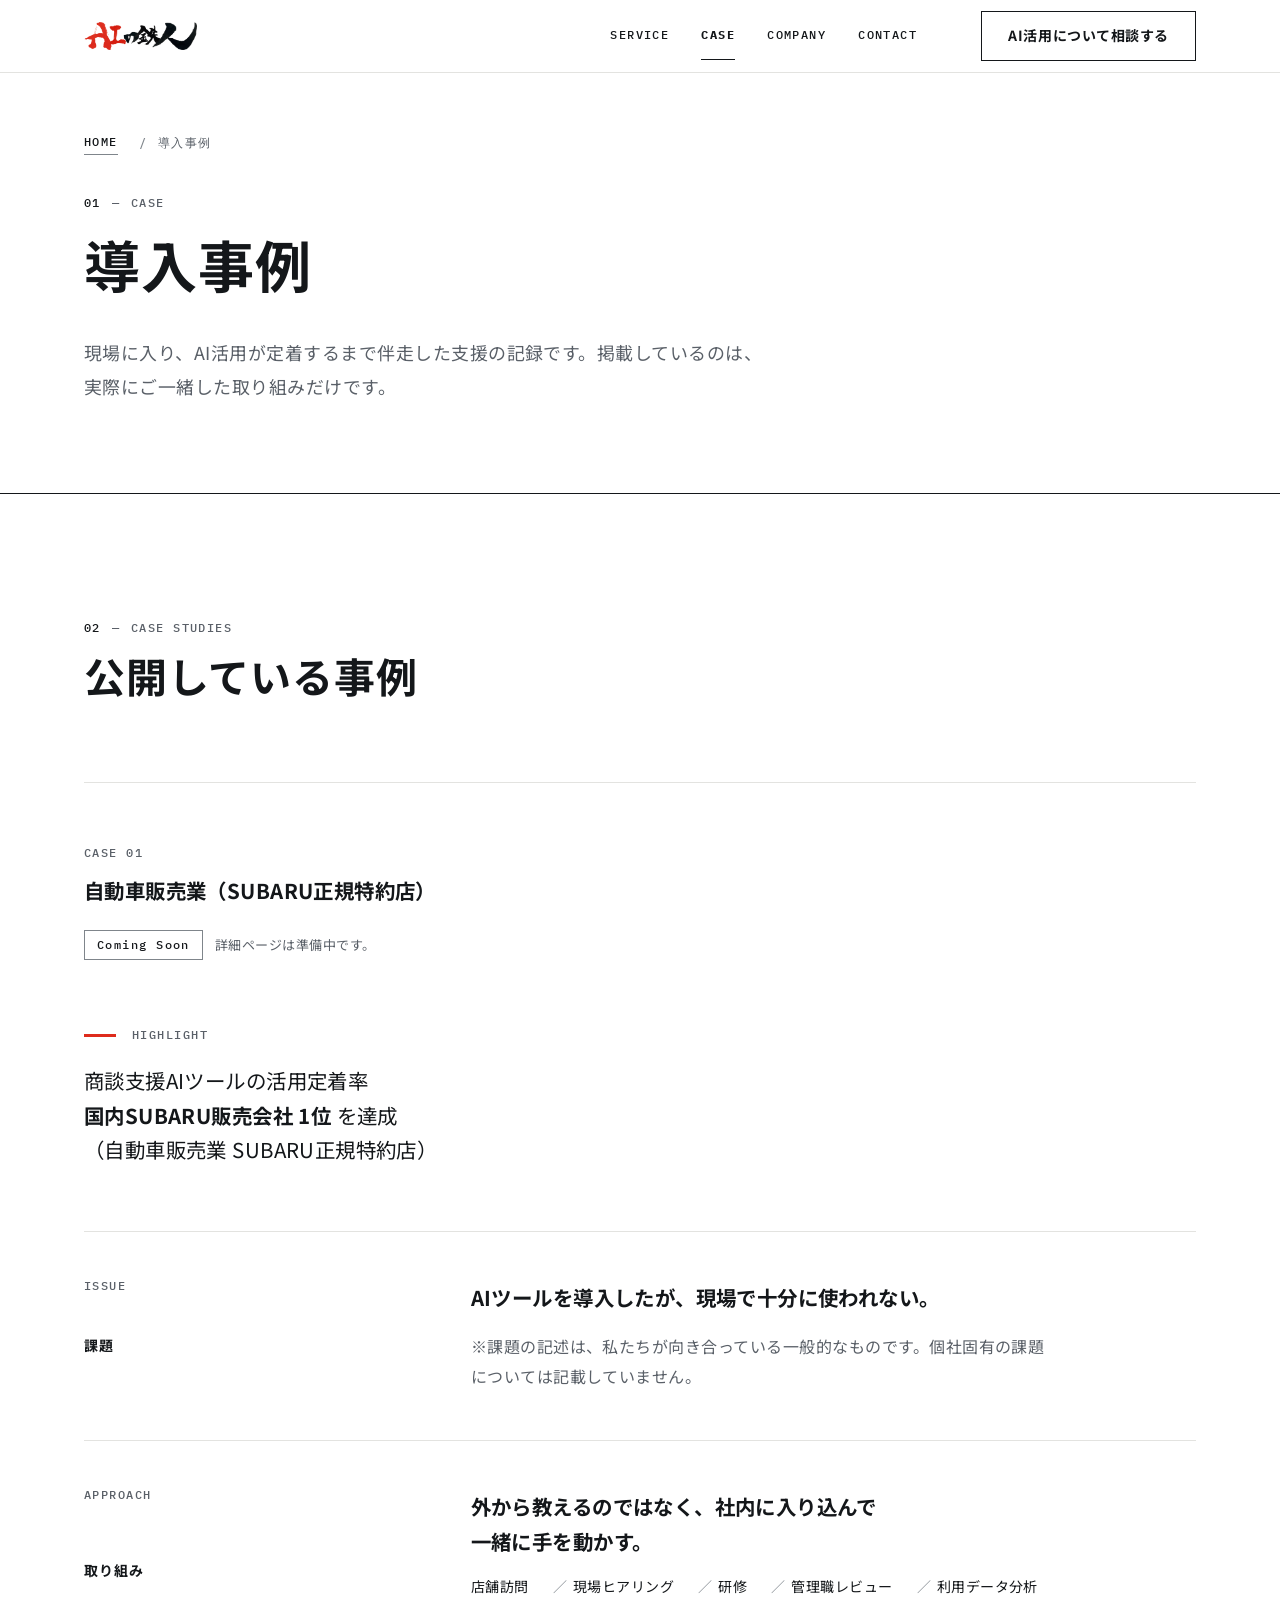
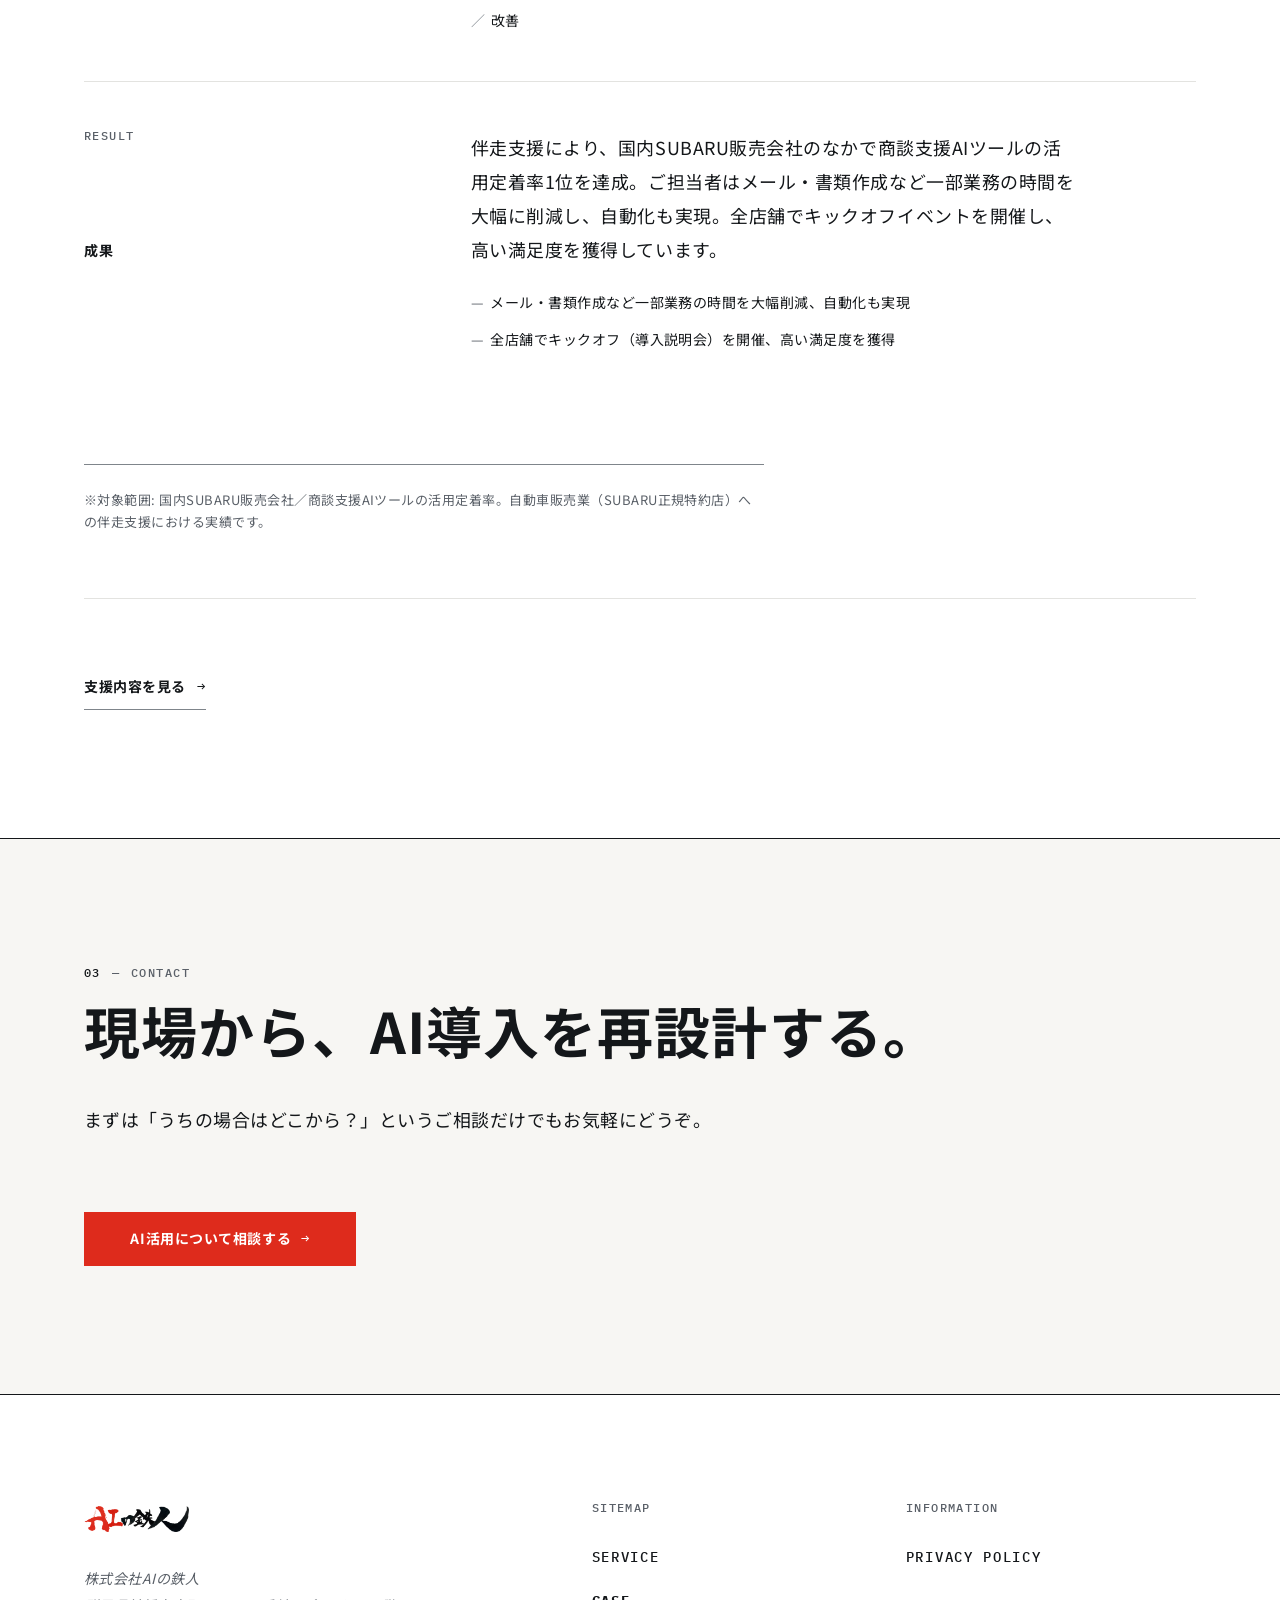
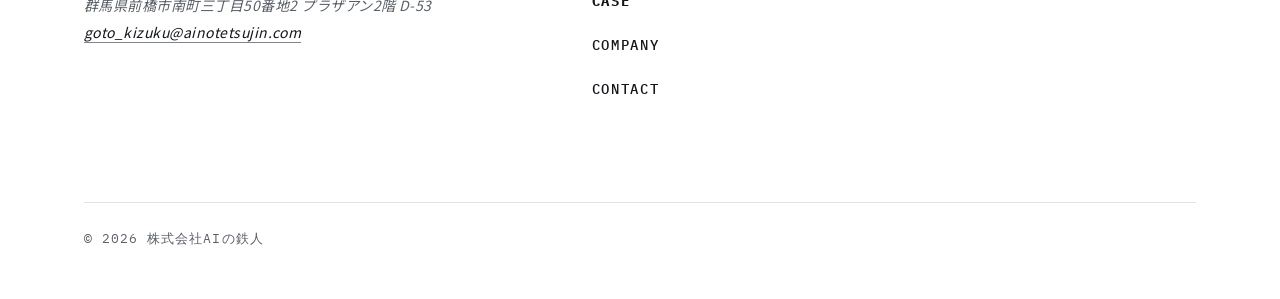
==== commit 2ee72644: "/case/ の顧客名を伏せ、業種表記のみで掲出する 決定（2026-08-15 ユーザー確定）: T-03（Web掲載許諾）が確認できるまで、 /case/ では富士スバル様の社名を出さず「自動車販" ====
--- a/case/index.html
+++ b/case/index.html
@@ -6,9 +6,11 @@
     <!--
       meta の方針は SITE.md §3.4 / §4.3。下層ページは `ページ名｜株式会社AIの鉄人` の順。
       description に書ける事実は CONTENT.md の範囲のみ（§1 所在地 / §2.3 Sub / §4.1 確定表現）。
-      顧客名（富士スバル様）は掲載許諾が未確認【要確認 T-03】のため、
-      「現行サイト以上に社名の露出を増やさない」方針（CONTENT.md §4.4）に従い meta には出さない
-      （トップページと同じ扱い）。
+      顧客名は掲載許諾が未確認【要確認 T-03】のため meta に出さない
+      （CONTENT.md §4.4「現行サイト以上に社名の露出を増やさない」）。
+      〔決定: 2026-08-15 ユーザー確定〕本文でも社名を伏せ、業種表記のみで掲出する。
+      許諾が取得できるまで、このページのソースにも顧客名を残さない
+      （HTMLコメントも配信されるため）。決定の記録は CONTENT.md §4.4 / §8.1。
       詳細ページが準備中であることを description に書かない（SITE.md §4.3）。
     -->
     <title>導入事例｜株式会社AIの鉄人</title>
@@ -132,11 +134,12 @@
 
       <!-- ===================================================================
            02 — 事例リスト
-           現時点で公開できる事例は富士スバル様の1件のみ（CONTENT.md §4.5）。
+           現時点で公開できる事例は1件のみ（CONTENT.md §4.5）。
            件数を水増しする表現・匿名事例での穴埋めを行わない（SITE.md §4.3）。
-           詳細ページ /case/fuji-subaru/ は数値【T-13】と掲載許諾【T-03】が確定する
-           まで作らない（SITE.md §2.2 / §4.4）。項目をリンクにせず Coming Soon の
+           詳細ページは数値【T-13】と掲載許諾【T-03】が確定するまで作らない
+           （SITE.md §2.2 / §4.4）。項目をリンクにせず Coming Soon の
            状態表示に留め、公開予定日は書かない（未確定のため）。
+           社名は伏せて業種表記のみとする〔決定: 2026-08-15 ユーザー確定〕。
            =================================================================== -->
       <section class="section" id="case" aria-labelledby="case-list-title">
         <div class="container">
@@ -155,12 +158,19 @@
             <li class="case-list__item reveal">
               <div class="case-list__head">
                 <p class="mono case-list__index" aria-hidden="true">CASE 01</p>
-                <h3 class="case-list__title">富士スバル様</h3>
-                <p class="case-list__industry">自動車販売業 SUBARU正規特約店</p>
+                <!--
+                  社名は伏せ、業種表記のみで掲出する〔決定: 2026-08-15 ユーザー確定〕。
+                  T-03（Web掲載許諾）が確認できるまで、このページに顧客名を出さない
+                  （CONTENT.md §4.4 / §8.1）。表記は同 §4.4 が例示する形式に合わせた。
+                  見出しが業種表記になったため、直下にあった業種の行
+                  （.case-list__industry）は重複するので外している。
+                  許諾が取得できたら、見出しを顧客名に戻し、業種の行を復活させる。
+                -->
+                <h3 class="case-list__title"><span class="nobr">自動車販売業</span><span class="nobr">（SUBARU正規特約店）</span></h3>
                 <!--
                   リンクにしない（SITE.md §4.3「Coming Soon の扱い」）。
                   詳細ページが公開できるようになったら、この状態表示を外して
-                  項目全体を /case/fuji-subaru/ へのリンクにする。
+                  項目全体を詳細ページへのリンクにする。
                 -->
                 <p class="case-list__status">
                   <span class="case-list__status-mark">Coming Soon</span>
@@ -175,7 +185,7 @@
                   アクセント赤は先頭の 32×3px インジケーターだけに使う（.proof__stat-label を再利用）。
                 -->
                 <p class="proof__stat-label">HIGHLIGHT</p>
-                <p class="case-list__highlight"><span class="nobr">商談支援AIツールの</span><span class="nobr">活用定着率</span> <strong><span class="nobr">国内SUBARU販売会社</span> <span class="nobr">1位</span></strong> <span class="nobr">を達成</span><span class="nobr">（富士スバル様）</span></p>
+                <p class="case-list__highlight"><span class="nobr">商談支援AIツールの</span><span class="nobr">活用定着率</span> <strong><span class="nobr">国内SUBARU販売会社</span> <span class="nobr">1位</span></strong> <span class="nobr">を達成</span><span class="nobr">（自動車販売業 SUBARU正規特約店）</span></p>
 
                 <div class="case__blocks">
                   <div class="case__block">
@@ -226,7 +236,7 @@
 
                 <!-- 対象範囲の注釈は必ず併記する（CONTENT.md §4.2 / DESIGN.md §6.3） -->
                 <p class="note case-list__note">
-                  ※対象範囲: 国内SUBARU販売会社／商談支援AIツールの活用定着率。富士スバル様への伴走支援における実績です。
+                  ※対象範囲: 国内SUBARU販売会社／商談支援AIツールの活用定着率。自動車販売業（SUBARU正規特約店）への伴走支援における実績です。
                 </p>
               </div>
             </li>
--- a/assets/css/style.css
+++ b/assets/css/style.css
@@ -805,23 +805,10 @@
   margin-top: var(--space-5);
 }
 
+/* 記号・字下げ・行間隔の定義は .bullets（§8）と共通。ここではサイズだけを変える */
 .case__facts li {
-  position: relative;
-  max-width: 34em;
-  padding-left: 1.4em;
   font-size: var(--fs-small);
   line-height: 1.8;
-}
-
-.case__facts li + li {
-  margin-top: var(--space-3);
-}
-
-.case__facts li::before {
-  content: "—";
-  position: absolute;
-  left: 0;
-  color: var(--ink-muted);
 }
 
 .case__foot {
@@ -943,7 +930,8 @@
  * 横並びナビでは下線を併用する。プログラム的な伝達は aria-current="page"。
  */
 .site-nav__list a[aria-current="page"],
-.site-footer__nav a[aria-current="page"] {
+.site-footer__nav a[aria-current="page"],
+.site-footer__util a[aria-current="page"] {
   font-weight: 700;
 }
 
@@ -1130,6 +1118,378 @@
   border-bottom: 0;
 }
 
+/* --- 箇条書き（DESIGN.md §6.4 / アイコンを使わない） --------------------- */
+/*
+ * 記号は「—」1種類に統一する。意味を持たないアイコンを置かない（CLAUDE.md §5）。
+ * 同じ役割に複数の見た目を作らないため（DESIGN.md §6 共通原則）、字下げ・記号・
+ * 行間隔の定義はここ1箇所に集約し、文脈ごとの違いは文字サイズだけにする。
+ *   .bullets      … /service/ の STEP 詳細・支援後の状態・想定される課題（16px）
+ *   .case__facts  … トップ 03 Case Study / /case/ の事実カード（14px。§7 で指定）
+ *   .prose ul     … /privacy/ の条項内リスト（16px）
+ */
+.bullets li,
+.case__facts li,
+.prose ul li {
+  position: relative;
+  max-width: 34em;
+  padding-left: 1.4em;
+}
+
+/* 文字サイズだけを文脈ごとに変える（.case__facts は §7 側で 14px を指定している） */
+.bullets li,
+.prose ul li {
+  font-size: var(--fs-body);
+  line-height: 1.9;
+}
+
+.bullets li::before,
+.case__facts li::before,
+.prose ul li::before {
+  content: "—";
+  position: absolute;
+  left: 0;
+  color: var(--ink-muted);
+}
+
+.bullets li + li,
+.case__facts li + li {
+  margin-top: var(--space-3);
+}
+
+/* --- セクション内の従属ブロック ----------------------------------------- */
+/*
+ * 1セクション1メッセージ（DESIGN.md §5.1）を保ったまま、本題に付随する補足
+ * （例: サービス一覧に対する「事業の3分類との関係」）を置くための間隔。
+ * 見出しレベルは h3 のままで、余白の差だけで主従を示す（DESIGN.md §1.3）。
+ */
+.subblock {
+  margin-top: clamp(56px, 7vw, 104px);
+}
+
+.subblock__title {
+  font-size: var(--fs-h3);
+  font-weight: 700;
+  line-height: 1.5;
+  letter-spacing: 0.02em;
+}
+
+.subblock__lead {
+  max-width: 34em;
+  margin-top: var(--space-4);
+  font-size: var(--fs-body);
+  line-height: 1.9;
+  color: var(--ink-muted);
+}
+
+.subblock .deflist {
+  margin-top: var(--space-6);
+}
+
+/* --- Definition list（DESIGN.md §6.5 会社概要等） ------------------------ */
+/*
+ * 囲み罫線を持たせず、行を水平罫線で区切る。SP（≤480px）は縦組み、
+ * 481px 以上で「項目 / 内容」の2カラムに切り替える。
+ */
+.deflist {
+  border-bottom: 1px solid var(--line);
+}
+
+.deflist__row {
+  display: grid;
+  gap: var(--space-2);
+  padding-block: var(--space-5);
+  border-top: 1px solid var(--line);
+}
+
+.deflist dt {
+  font-size: var(--fs-small);
+  font-weight: 700;
+  line-height: 1.8;
+  letter-spacing: 0.06em;
+}
+
+.deflist dd {
+  font-size: var(--fs-body);
+  line-height: 1.9;
+}
+
+/*
+ * リンクであることを色だけで示さない（DESIGN.md §10.4）。
+ * MAIL / HP の行はリンクが <dd> の内容そのものであり、文章中のインラインリンクでは
+ * ないため、単独リンクとして 44px のタップターゲットを確保する（DESIGN.md §6.2 / §10.1）。
+ */
+.deflist dd a {
+  display: inline-flex;
+  align-items: center;
+  min-height: 44px;
+  border-bottom: 1px solid var(--line-ui);
+  transition: border-color 0.2s var(--ease), color 0.2s var(--ease);
+}
+
+.deflist dd a:hover {
+  color: var(--accent-dark);
+  border-bottom-color: currentColor;
+}
+
+.deflist__sub {
+  display: block;
+  margin-top: var(--space-2);
+  font-size: var(--fs-caption);
+  line-height: 1.7;
+  color: var(--ink-muted);
+}
+
+@media (min-width: 481px) {
+  .deflist__row {
+    grid-template-columns: minmax(8rem, 13rem) minmax(0, 1fr);
+    column-gap: var(--space-6);
+    row-gap: 0;
+    align-items: baseline;
+    padding-block: var(--space-6);
+  }
+}
+
+/* --- Step list（/service/ 6ヶ月のプロセス） ------------------------------ */
+/*
+ * 事例ブロック（.case__block）と同じ 4:8 の骨格を使い、左に STEP 番号と期間、
+ * 右に見出しと内容を置く。カード・バッジにしない（DESIGN.md §6.4 / §12.2）。
+ */
+.steps {
+  border-bottom: 1px solid var(--line);
+}
+
+.steps__item {
+  padding-block: var(--space-6);
+  border-top: 1px solid var(--line);
+}
+
+.steps__meta {
+  display: flex;
+  flex-wrap: wrap;
+  align-items: baseline;
+  gap: var(--space-3);
+  font-family: var(--font-mono);
+  font-size: var(--fs-label);
+  font-weight: 500;
+  line-height: 1;
+  letter-spacing: 0.12em;
+}
+
+.steps__period {
+  color: var(--ink-muted);
+}
+
+.steps__title {
+  margin-top: var(--space-3);
+  font-size: var(--fs-h3);
+  font-weight: 700;
+  line-height: 1.5;
+  letter-spacing: 0.02em;
+}
+
+.steps__list {
+  margin-top: var(--space-5);
+}
+
+@media (min-width: 768px) {
+  .steps__item {
+    padding-block: var(--space-7);
+  }
+}
+
+/*
+ * 4fr : 8fr の2カラムは lg（1024px）から。DESIGN.md §5.2 [確定] が
+ * この分割を ≥1024px に限定しているため、トップ・事例ページの .case__block と
+ * 同じ幅で切り替える。768〜1023px では積み上げのままにし、本文の1行文字数
+ * （全角32〜42字。§3.2）を割らないようにする。
+ */
+@media (min-width: 1024px) {
+  .steps__item {
+    display: grid;
+    grid-template-columns: minmax(0, 4fr) minmax(0, 8fr);
+    column-gap: var(--grid-gap);
+  }
+
+  .steps__meta {
+    flex-direction: column;
+    gap: var(--space-2);
+  }
+
+  .steps__title {
+    margin-top: 0;
+  }
+}
+
+/* --- 代表メッセージ（/company/） ---------------------------------------- */
+
+.ceo {
+  display: grid;
+  gap: clamp(32px, 5vw, 56px);
+  align-items: start;
+}
+
+.ceo__photo {
+  max-width: 20rem; /* 縦積み時に写真が主役になりすぎない上限 */
+}
+
+/*
+ * 人物写真のトリミングは 4:5、角丸 0（DESIGN.md §7.3）。
+ * 元データが横位置のため object-position で被写体を保持する。
+ */
+.ceo__photo img {
+  width: 100%;
+  aspect-ratio: 4 / 5;
+  object-fit: cover;
+  object-position: 76% center;
+  border-radius: var(--radius);
+}
+
+.ceo__name {
+  margin-top: var(--space-4);
+  font-size: var(--fs-small);
+  line-height: 1.8;
+  color: var(--ink-muted);
+}
+
+.ceo__body {
+  max-width: var(--container-text);
+  font-size: var(--fs-lead);
+  line-height: 1.95;
+}
+
+.ceo__signature {
+  margin-top: var(--space-6);
+  font-size: var(--fs-small);
+  font-weight: 700;
+  line-height: 1.8;
+  letter-spacing: 0.06em;
+}
+
+/*
+ * 2カラム化は lg（1024px）から（.steps__item と同じ理由）。
+ * それ未満では縦積みになり、DOM順のとおり本文 → 写真の順で並ぶ
+ * （DESIGN.md §9.2「2カラムの本文＋写真は縦積み（写真を下）」）。
+ * 1024px 以上では写真を左段へ明示配置する。
+ */
+@media (min-width: 1024px) {
+  .ceo {
+    grid-template-columns: minmax(0, 4fr) minmax(0, 8fr);
+    column-gap: var(--grid-gap);
+  }
+
+  .ceo__photo {
+    grid-column: 1;
+    grid-row: 1;
+    max-width: none;
+  }
+
+  .ceo__text {
+    grid-column: 2;
+    grid-row: 1;
+  }
+}
+
+/* --- 思想的コピー（/company/ Philosophy） ------------------------------- */
+/*
+ * CONTENT.md §2.5 の決定により、この一文は Mission ではなく本文中の思想的コピー
+ * として扱う。Mission / Vision と並ぶ見出しレベルにしないため、見出し要素にせず
+ * サイズも --fs-h3（Mission は --fs-display）に留める。
+ */
+.statement {
+  max-width: 24em;
+  margin-top: clamp(40px, 5vw, 64px);
+  padding-top: var(--space-5);
+  border-top: 1px solid var(--line-ui);
+  font-size: var(--fs-h3);
+  font-weight: 700;
+  line-height: 1.7;
+  letter-spacing: 0.02em;
+}
+
+/* --- 問い合わせ手段（/contact/） ---------------------------------------- */
+
+.method__body > * + * {
+  margin-top: var(--space-4);
+}
+
+.method__note {
+  font-size: var(--fs-caption);
+  line-height: 1.7;
+  color: var(--ink-muted);
+}
+
+.method__qr {
+  display: block;
+  width: 10rem;
+  height: auto;
+  border: 1px solid var(--line);
+}
+
+/* --- 長文ページ（/privacy/） -------------------------------------------- */
+/*
+ * 規約本文は本文カラム幅（全角42字相当）に収める（DESIGN.md §3.2）。
+ * 条項の区切りは水平罫線で示し、囲み枠を作らない。
+ */
+.prose {
+  max-width: var(--container-text);
+}
+
+.prose > * + * {
+  margin-top: var(--space-5);
+}
+
+.prose h2 {
+  margin-top: clamp(48px, 6vw, 72px);
+  padding-top: var(--space-5);
+  border-top: 1px solid var(--line);
+  font-size: var(--fs-h3);
+  font-weight: 700;
+  line-height: 1.5;
+  letter-spacing: 0.02em;
+}
+
+.prose p {
+  font-size: var(--fs-body);
+  line-height: 1.9;
+}
+
+.prose li + li {
+  margin-top: var(--space-2);
+}
+
+/* 番号付きリスト。マーカーは CSS カウンタで描き、本文の文字列には含めない */
+.prose ol {
+  counter-reset: prose-ol;
+}
+
+.prose ol li {
+  position: relative;
+  counter-increment: prose-ol;
+  max-width: 34em;
+  padding-left: 1.6em; /* 「1.」の分だけ字下げを広く取る */
+  font-size: var(--fs-body);
+  line-height: 1.9;
+}
+
+.prose ol li::before {
+  content: counter(prose-ol) ".";
+  position: absolute;
+  left: 0;
+  font-family: var(--font-mono);
+  font-size: var(--fs-small);
+  color: var(--ink-muted);
+}
+
+.prose a {
+  border-bottom: 1px solid var(--line-ui);
+  transition: border-color 0.2s var(--ease), color 0.2s var(--ease);
+}
+
+.prose a:hover {
+  color: var(--accent-dark);
+  border-bottom-color: currentColor;
+}
+
 /* ==========================================================================
    9. Footer
    ========================================================================== */
@@ -1303,6 +1663,9 @@
   .case__block,
   .case-list__head,
   .hero__meta-row,
+  .steps__item,
+  .deflist__row,
+  .ceo,
   .site-footer {
     break-inside: avoid;
   }
